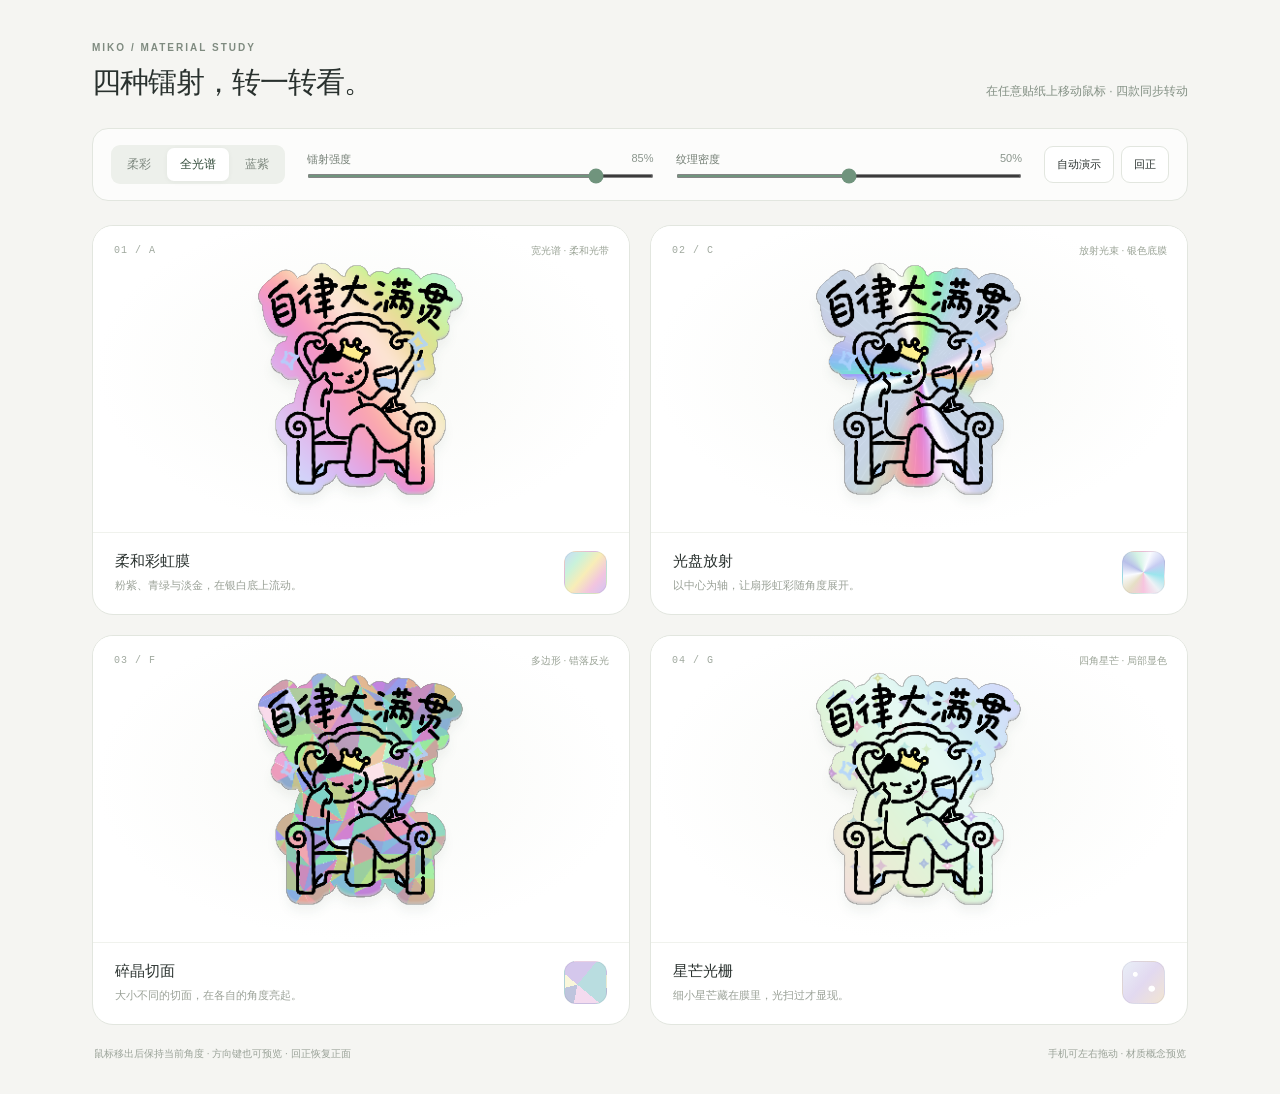
==== materials.html @ 68604ece "Add mouse-driven holographic material comparison" ====
<!doctype html>
<html lang="zh-CN">
<head><meta charset="utf-8"><meta name="viewport" content="width=device-width,initial-scale=1"><meta name="theme-color" content="#f5f5f2"><title>Miko · 镭射材质对比</title><meta name="description" content="四款镭射材质，用鼠标模拟倾斜、比较颜色与光栅。">
<style>
:root{font-family:-apple-system,BlinkMacSystemFont,"PingFang SC","Microsoft YaHei",sans-serif;color:#29312e;background:#f5f5f2;font-synthesis:none;--muted:#8a928e;--line:#e2e6df;--accent:#3b6651}*{box-sizing:border-box}body{margin:0}button,input{font:inherit}button{cursor:pointer}button:focus-visible,input:focus-visible,.stage:focus-visible{outline:3px solid #8ac2a6;outline-offset:4px}button{color:inherit}main{max-width:1160px;margin:auto;padding:42px 32px 32px}.heading{display:flex;justify-content:space-between;align-items:flex-end;gap:20px;margin-bottom:25px}.overline{color:#7f8b80;font-size:10px;font-weight:600;letter-spacing:2px;margin:0 0 10px}h1{font-size:29px;font-weight:600;letter-spacing:-1px;margin:0}.subtitle{font-size:12px;color:#839084;margin:0 0 3px}.toolbar{display:flex;align-items:center;gap:22px;padding:16px 18px;border:1px solid var(--line);border-radius:16px;background:#ffffffb3;margin-bottom:24px;flex-wrap:wrap}.palette{display:flex;padding:3px;gap:3px;background:#edf0eb;border-radius:9px}.palette button{border:0;background:transparent;border-radius:7px;padding:8px 13px;color:#7d877e;font-size:12px;white-space:nowrap}.palette button[aria-pressed=true]{color:#344d3c;background:white;box-shadow:0 1px 5px #2337230d}.control{display:grid;grid-template-columns:auto 35px;gap:7px 14px;min-width:125px;flex:1;font-size:11px;color:#727d73}.control output{text-align:right;color:#8a958c;font-variant-numeric:tabular-nums}.control input{grid-column:1/-1;width:100%;min-width:90px;accent-color:#70947d;height:4px;cursor:pointer;margin:0}.actions{display:flex;gap:7px;margin-left:auto}.actions button{font-size:11px;white-space:nowrap;border:1px solid var(--line);background:#fff;border-radius:9px;padding:10px 12px}.actions button[aria-pressed=true]{background:#e7f0e9;color:#36583e;border-color:#c6d9cb}.grid{display:grid;grid-template-columns:repeat(2,minmax(0,1fr));gap:20px}.card{border:1px solid #e2e6df;border-radius:21px;background:#fff;overflow:hidden;position:relative;min-width:0}.stage{height:306px;display:flex;align-items:center;justify-content:center;perspective:1000px;touch-action:pan-y;position:relative;cursor:crosshair;background:radial-gradient(ellipse at 50% 47%,#f8f9f6 0%,#fff 70%);outline-offset:-5px}.index{position:absolute;top:19px;left:21px;font-family:ui-monospace,monospace;font-size:10px;letter-spacing:1px;color:#a0a99f}.tag{position:absolute;top:18px;right:20px;font-size:10px;color:#9aa396}.specimen{width:248px;height:248px;position:relative;transform-style:preserve-3d;will-change:transform;filter:drop-shadow(0 8px 5px #1837230d)}.specimen:after{content:"";position:absolute;inset:0;pointer-events:none}.art{position:absolute;width:100%;height:100%;inset:0;object-fit:contain}.art-render{visibility:hidden}.card[data-ready=true] .art-render{visibility:visible}.card[data-ready=true] .art-fallback{visibility:hidden}.meta{padding:18px 22px 20px;display:flex;align-items:center;justify-content:space-between;border-top:1px solid #f0f2ed;gap:12px}.meta h2{font-size:15px;font-weight:600;margin:0 0 6px;letter-spacing:.1px}.meta p{font-size:11px;color:#9aa197;margin:0;line-height:1.5}.sample{width:43px;height:43px;flex:none;border-radius:12px;border:1px solid #282c3910}.sample-a{background:linear-gradient(130deg,#c9dbf7,#c9f2db,#f8edb7,#f2c5df,#d3c4f4)}.sample-c{background:conic-gradient(from 20deg,#f9fbff,#c6ccf2,#9be5ed,#eef1f5,#f7c4df,#e6dfc5,#f9fbff,#b8bfe9,#d3f3e4,#f9fbff)}.sample-f{background:conic-gradient(from 40deg at 30% 55%,#b9dde0 0deg 90deg,#f4dbef 90deg 150deg,#bec4dd 150deg 215deg,#faf7db 215deg 270deg,#d4c7ec 270deg)}.sample-g{background:radial-gradient(ellipse at 30% 30%,#fff 0 5%,transparent 7%),radial-gradient(ellipse at 70% 65%,#fff 0 7%,transparent 9%),linear-gradient(130deg,#e9eff7,#e2d9f0,#f2e5d2)}.footnote{display:flex;justify-content:space-between;gap:16px;margin:20px 2px 0;color:#9aa298;font-size:10px;line-height:1.7}.error{margin-top:15px;font-size:12px;color:#976754;line-height:1.7}[hidden]{display:none!important}
@media(max-width:900px){.toolbar{gap:16px}.palette{flex:none}.control{min-width:110px}.actions{margin-left:0}.stage{height:285px}.specimen{width:225px;height:225px}}
@media(max-width:620px){main{padding:26px 17px}.heading{align-items:flex-start;flex-direction:column;gap:10px;margin-bottom:18px}h1{font-size:25px}.toolbar{gap:19px 14px;padding:14px}.palette{order:0}.actions{order:1;margin-left:auto}.actions button{font-size:10px;padding:9px}.control{order:2;min-width:80px}.grid{gap:14px;grid-template-columns:1fr}.stage{height:285px}.specimen{width:238px;height:238px}.meta{padding:16px 20px}.footnote{flex-direction:column;gap:4px}.palette button{padding:8px 10px;font-size:11px}}
@media(prefers-reduced-motion:reduce){.specimen{will-change:auto}}
</style></head>
<body><main>
<header class="heading"><div><p class="overline">MIKO / MATERIAL STUDY</p><h1>四种镭射，转一转看。</h1></div><p class="subtitle">在任意贴纸上移动鼠标 · 四款同步转动</p></header>
<section class="toolbar" aria-label="材质参数">
<div class="palette" role="group" aria-label="配色"><button data-palette="0" aria-pressed="false">柔彩</button><button data-palette="1" aria-pressed="true">全光谱</button><button data-palette="2" aria-pressed="false">蓝紫</button></div>
<label class="control">镭射强度<output id="strengthValue">85%</output><input type="range" id="strength" aria-label="镭射强度" min="0" max="100" value="85"></label>
<label class="control">纹理密度<output id="densityValue">50%</output><input type="range" id="density" aria-label="纹理密度" min="0" max="100" value="50"></label>
<div class="actions"><button id="auto" aria-pressed="false">自动演示</button><button id="reset">回正</button></div>
</section>
<section class="grid" aria-label="镭射方案对比">
<article class="card" data-kind="0"><div class="stage" tabindex="0" role="img" aria-label="柔和彩虹膜，移动鼠标或按方向键预览"><span class="index">01 / A</span><span class="tag">宽光谱 · 柔和光带</span><div class="specimen"><img class="art art-fallback" alt="自律大满贯贴纸"><canvas class="art art-render" aria-hidden="true"></canvas></div></div><div class="meta"><div><h2>柔和彩虹膜</h2><p>粉紫、青绿与淡金，在银白底上流动。</p></div><div class="sample sample-a" aria-hidden="true"></div></div></article>
<article class="card" data-kind="1"><div class="stage" tabindex="0" role="img" aria-label="光盘放射，移动鼠标或按方向键预览"><span class="index">02 / C</span><span class="tag">放射光束 · 银色底膜</span><div class="specimen"><img class="art art-fallback" alt="自律大满贯贴纸"><canvas class="art art-render" aria-hidden="true"></canvas></div></div><div class="meta"><div><h2>光盘放射</h2><p>以中心为轴，让扇形虹彩随角度展开。</p></div><div class="sample sample-c" aria-hidden="true"></div></div></article>
<article class="card" data-kind="2"><div class="stage" tabindex="0" role="img" aria-label="碎晶切面，移动鼠标或按方向键预览"><span class="index">03 / F</span><span class="tag">多边形 · 错落反光</span><div class="specimen"><img class="art art-fallback" alt="自律大满贯贴纸"><canvas class="art art-render" aria-hidden="true"></canvas></div></div><div class="meta"><div><h2>碎晶切面</h2><p>大小不同的切面，在各自的角度亮起。</p></div><div class="sample sample-f" aria-hidden="true"></div></div></article>
<article class="card" data-kind="3"><div class="stage" tabindex="0" role="img" aria-label="星芒光栅，移动鼠标或按方向键预览"><span class="index">04 / G</span><span class="tag">四角星芒 · 局部显色</span><div class="specimen"><img class="art art-fallback" alt="自律大满贯贴纸"><canvas class="art art-render" aria-hidden="true"></canvas></div></div><div class="meta"><div><h2>星芒光栅</h2><p>细小星芒藏在膜里，光扫过才显现。</p></div><div class="sample sample-g" aria-hidden="true"></div></div></article>
</section><p class="error" id="error" role="status" hidden>当前浏览器无法显示镭射材质，可尝试在最新版 Chrome 或 Safari 中打开。</p>
<footer class="footnote"><span>鼠标移出后保持当前角度 · 方向键也可预览 · 回正恢复正面</span><span>手机可左右拖动 · 材质概念预览</span></footer>
</main>
<script>
'use strict';
const artwork='[data-uri]';
const vertex=`attribute vec2 a_position;varying vec2 v_uv;void main(){v_uv=vec2(a_position.x*.5+.5,.5-a_position.y*.5);gl_Position=vec4(a_position,0.,1.);}`;
const fragment=`
precision highp float;
varying vec2 v_uv;uniform sampler2D u_image;uniform sampler2D u_facets;uniform vec2 u_tilt;uniform float u_kind;uniform float u_palette;uniform float u_strength;uniform float u_density;
const float PI=3.14159265359;
float hash(vec2 p){return fract(sin(dot(p,vec2(127.1,311.7)))*43758.5453);}
vec3 spectrum(float phase){
 vec3 c=.5+.5*cos(6.283185*(phase+vec3(0.,.67,.33)));
 c=mix(vec3(1.),c,.70);
 if(u_palette<.5)c=mix(c,vec3(1.),.43);
 if(u_palette>1.5)c=mix(vec3(.46,.78,1.),vec3(.86,.43,.99),.5+.5*sin(phase*6.283185));
 return c;
}
void main(){
 vec4 art=texture2D(u_image,v_uv);if(art.a<.005){gl_FragColor=vec4(0.);return;}
 vec2 p=v_uv-.5;vec2 light=u_tilt;
 float lum=dot(art.rgb,vec3(.2126,.7152,.0722));
 float chroma=max(art.r,max(art.g,art.b))-min(art.r,min(art.g,art.b));
 float paper=smoothstep(.62,.98,lum)*(1.-smoothstep(.10,.42,chroma)*.90);
 float sweep=dot(p,normalize(vec2(.8,-.6)+light*.25)) + dot(light,vec2(.38,.22));
 float gleam=exp(-pow((sweep-.12)*8.,2.));
 vec3 material=vec3(1.);float cover=1.;
 if(u_kind<.5){
  float phase=p.x*.52-p.y*.70+light.x*.22-light.y*.18;
  vec3 color=spectrum(phase+.11*sin(p.y*5.+light.x));
  float band=.62+.38*sin(sweep*5.+1.);
  material=mix(vec3(.88,.92,.96),color,band*.90);
  material=mix(material,vec3(1.),gleam*.64);
 }else if(u_kind<1.5){
  vec2 center=vec2(.01,-.02)+light*.028;vec2 d=p-center;
  float angle=atan(d.y,d.x);float r=length(d);
  float turn=light.x*1.4-light.y*.9;
  float ray=.5+.5*cos(angle*4.-turn*3.);
  float thin=pow(.5+.5*cos(angle*(44.+u_density*50.)-turn),34.)*.035;
  vec3 color=spectrum(angle/PI*1.6+turn*.24+r*.3);
  float rainbow=pow(ray,1.9)*.82;
  material=mix(vec3(.74,.80,.88),color,rainbow);
  float white=pow(.5+.5*cos(angle*4.-turn*3.+1.05),10.);
  material=mix(material,vec3(1.),white*.92)+thin;
  material=mix(material,vec3(.98),exp(-r*75.));
 }else if(u_kind<2.5){
  vec3 facet=texture2D(u_facets,v_uv).rgb;
  vec2 normal=(facet.rg-.5)*2.;
  vec3 n=normalize(vec3(normal*1.6,1.));vec3 l=normalize(vec3(light*1.9+vec2(.35,-.2),1.));
  float reflection=max(dot(n,l),0.);float flash=pow(reflection,22.);
  vec3 color=spectrum(facet.b+dot(normal,light)*.34+light.x*.1);
  material=mix(vec3(.71,.77,.84),color,.30+reflection*.52);
  material*=.80+reflection*.20;
  material=mix(material,vec3(1.),flash*.90);
  material=mix(material,vec3(1.),gleam*.12);
 }else{
  float density=7.+u_density*7.;vec2 grid=v_uv*density;vec2 cell=floor(grid);
  float seed=hash(cell);vec2 q=fract(grid)-.5;
  q-=vec2(hash(cell+4.)-.5,hash(cell+9.)-.5)*.30;
  float radius=.23+seed*.13;
  float star=pow(abs(q.x)/radius,.55)+pow(abs(q.y)/radius,.55);
  float shape=1.-smoothstep(.93,1.07,star);
  shape*=step(.17,seed);
  float reveal=.5+.5*sin(dot(cell,vec2(.71,.41))+light.x*4.2-light.y*3.1);
  float bright=pow(reveal,5.);
  vec3 color=spectrum(seed+light.x*.11-light.y*.14);
  vec3 base=mix(vec3(.92,.94,.97),spectrum(sweep*.6+.34),.24);
  base=mix(base,vec3(1.),gleam*.45);
  vec3 starColor=mix(color*.85,vec3(1.),pow(reveal,16.)*.90);
  material=mix(base,starColor,shape*(.30+bright*.70));
  float pin=exp(-dot(q,q)*550.);material+=vec3(pin*bright*.35);
 }
 vec3 result=mix(art.rgb,clamp(material,0.,1.),paper*u_strength*cover);
 gl_FragColor=vec4(result,art.a);
}`;
const cards=[...document.querySelectorAll('.card')];
const views=[];const state={x:0,y:0,tx:0,ty:0,strength:.85,density:.5,palette:1,auto:false};
let dirty=true,last=0,time=0,active=true;
const reduced=matchMedia('(prefers-reduced-motion: reduce)').matches;
const clamp=(x,min=-1,max=1)=>Math.max(min,Math.min(max,x));
function seeded(seed){return()=>{seed=(seed*1664525+1013904223)>>>0;return seed/4294967296;};}
function makeFacets(density){
 const c=document.createElement('canvas');c.width=c.height=512;const ctx=c.getContext('2d');const n=Math.round(5+density*9),rand=seeded(14911),points=[];
 for(let y=0;y<=n;y++){points[y]=[];for(let x=0;x<=n;x++)points[y][x]=[(x+(x>0&&x<n?(rand()-.5)*.78:0))*512/n,(y+(y>0&&y<n?(rand()-.5)*.78:0))*512/n];}
 function triangle(a,b,d){ctx.beginPath();ctx.moveTo(...a);ctx.lineTo(...b);ctx.lineTo(...d);ctx.closePath();ctx.fillStyle='rgb('+[rand(),rand(),rand()].map(v=>Math.round(v*255)).join(',')+')';ctx.strokeStyle=ctx.fillStyle;ctx.lineWidth=1.4;ctx.fill();ctx.stroke();}
 for(let y=0;y<n;y++)for(let x=0;x<n;x++){const a=points[y][x],b=points[y][x+1],c=points[y+1][x],d=points[y+1][x+1];if(rand()>.5){triangle(a,b,d);triangle(a,c,d);}else{triangle(a,b,c);triangle(b,c,d);}}
 return c;
}
function createView(card,im,facets){
 const canvas=card.querySelector('canvas');const gl=canvas.getContext('webgl',{alpha:true,premultipliedAlpha:false,antialias:true,preserveDrawingBuffer:true});if(!gl)throw Error('WebGL unavailable');
 canvas.width=canvas.height=Math.min(768,Math.round(256*Math.min(devicePixelRatio||1,2.5)));
 function shader(type,source){const s=gl.createShader(type);gl.shaderSource(s,source);gl.compileShader(s);if(!gl.getShaderParameter(s,gl.COMPILE_STATUS))throw Error(gl.getShaderInfoLog(s));return s;}
 const program=gl.createProgram();gl.attachShader(program,shader(gl.VERTEX_SHADER,vertex));gl.attachShader(program,shader(gl.FRAGMENT_SHADER,fragment));gl.linkProgram(program);if(!gl.getProgramParameter(program,gl.LINK_STATUS))throw Error(gl.getProgramInfoLog(program));gl.useProgram(program);
 const buffer=gl.createBuffer();gl.bindBuffer(gl.ARRAY_BUFFER,buffer);gl.bufferData(gl.ARRAY_BUFFER,new Float32Array([-1,-1,1,-1,-1,1,-1,1,1,-1,1,1]),gl.STATIC_DRAW);const pos=gl.getAttribLocation(program,'a_position');gl.enableVertexAttribArray(pos);gl.vertexAttribPointer(pos,2,gl.FLOAT,false,0,0);
 function texture(source,slot,name,nearest=false){const t=gl.createTexture();gl.activeTexture(gl.TEXTURE0+slot);gl.bindTexture(gl.TEXTURE_2D,t);gl.pixelStorei(gl.UNPACK_FLIP_Y_WEBGL,false);gl.texParameteri(gl.TEXTURE_2D,gl.TEXTURE_WRAP_S,gl.CLAMP_TO_EDGE);gl.texParameteri(gl.TEXTURE_2D,gl.TEXTURE_WRAP_T,gl.CLAMP_TO_EDGE);gl.texParameteri(gl.TEXTURE_2D,gl.TEXTURE_MIN_FILTER,nearest?gl.NEAREST:gl.LINEAR);gl.texParameteri(gl.TEXTURE_2D,gl.TEXTURE_MAG_FILTER,nearest?gl.NEAREST:gl.LINEAR);gl.texImage2D(gl.TEXTURE_2D,0,gl.RGBA,gl.RGBA,gl.UNSIGNED_BYTE,source);gl.uniform1i(gl.getUniformLocation(program,name),slot);return t;}
 texture(im,0,'u_image');const facetTexture=texture(facets,1,'u_facets',true);
 const uniforms=Object.fromEntries(['u_tilt','u_kind','u_palette','u_strength','u_density'].map(name=>[name,gl.getUniformLocation(program,name)]));
 gl.viewport(0,0,canvas.width,canvas.height);gl.uniform1f(uniforms.u_kind,Number(card.dataset.kind));
 canvas.addEventListener('webglcontextlost',event=>{event.preventDefault();card.dataset.ready='false';document.getElementById('error').hidden=false;});
 const view={gl,program,uniforms,card,render(){gl.useProgram(program);gl.uniform2f(uniforms.u_tilt,state.x,state.y);gl.uniform1f(uniforms.u_palette,state.palette);gl.uniform1f(uniforms.u_strength,state.strength);gl.uniform1f(uniforms.u_density,state.density);gl.drawArrays(gl.TRIANGLES,0,6);},facets(source){gl.activeTexture(gl.TEXTURE1);gl.bindTexture(gl.TEXTURE_2D,facetTexture);gl.texImage2D(gl.TEXTURE_2D,0,gl.RGBA,gl.RGBA,gl.UNSIGNED_BYTE,source);}};
 view.render();card.dataset.ready='true';return view;
}
const img=new Image();document.querySelectorAll('.art-fallback').forEach(el=>el.src=artwork);
img.onload=()=>{const texture=document.createElement('canvas');texture.width=texture.height=768;texture.getContext('2d').drawImage(img,0,0,768,768);const facets=makeFacets(state.density);for(const card of cards){try{views.push(createView(card,texture,facets));}catch(error){console.error(error);document.getElementById('error').hidden=false;}}dirty=true;};img.onerror=()=>{document.getElementById('error').textContent='贴纸加载失败，请刷新页面。';document.getElementById('error').hidden=false;};img.src=artwork;
function updateAuto(){document.getElementById('auto').setAttribute('aria-pressed',String(state.auto));document.getElementById('auto').textContent=state.auto?'暂停演示':'自动演示';}
function point(event,stage){if(event.pointerType==='touch'&&event.buttons===0)return;state.auto=false;updateAuto();const r=stage.getBoundingClientRect();state.tx=clamp((event.clientX-r.left)/r.width*2-1);state.ty=clamp((event.clientY-r.top)/r.height*2-1);dirty=true;}
document.querySelectorAll('.stage').forEach(stage=>{
 stage.addEventListener('pointermove',event=>point(event,stage));stage.addEventListener('pointerdown',event=>point(event,stage));
 stage.addEventListener('keydown',e=>{const keys={ArrowLeft:[-.13,0],ArrowRight:[.13,0],ArrowUp:[0,-.13],ArrowDown:[0,.13]};if(keys[e.key]){e.preventDefault();state.auto=false;updateAuto();state.tx=clamp(state.tx+keys[e.key][0]);state.ty=clamp(state.ty+keys[e.key][1]);dirty=true;}});
});
document.querySelectorAll('[data-palette]').forEach(button=>button.addEventListener('click',()=>{state.palette=Number(button.dataset.palette);document.querySelectorAll('[data-palette]').forEach(b=>b.setAttribute('aria-pressed',String(b===button)));dirty=true;}));
for(const key of ['strength','density'])document.getElementById(key).addEventListener('input',e=>{state[key]=Number(e.target.value)/100;document.getElementById(key+'Value').value=e.target.value+'%';if(key==='density'){const facets=makeFacets(state.density);views.forEach(view=>view.facets(facets));}dirty=true;});
document.getElementById('auto').addEventListener('click',()=>{state.auto=!state.auto;updateAuto();dirty=true;});
document.getElementById('reset').addEventListener('click',()=>{state.tx=state.ty=0;state.auto=false;updateAuto();dirty=true;});
document.addEventListener('visibilitychange',()=>{active=!document.hidden;last=0;if(active)dirty=true;});
function frame(now){const dt=last?Math.min((now-last)/1000,.06):.016;last=now;if(active){time+=dt;if(state.auto){state.tx=Math.sin(time*.6)*.8;state.ty=Math.cos(time*.43)*.65;dirty=true;}
 const dx=state.tx-state.x,dy=state.ty-state.y;const moving=Math.abs(dx)+Math.abs(dy)>.0001;
 if(dirty||moving){const ease=reduced?1:1-Math.exp(-dt/.11);state.x+=dx*ease;state.y+=dy*ease;cards.forEach(card=>card.querySelector('.specimen').style.transform='rotateX('+(-state.y*14)+'deg) rotateY('+(state.x*18)+'deg)');views.forEach(view=>view.render());dirty=false;}}
 requestAnimationFrame(frame);}
requestAnimationFrame(frame);
</script></body></html>
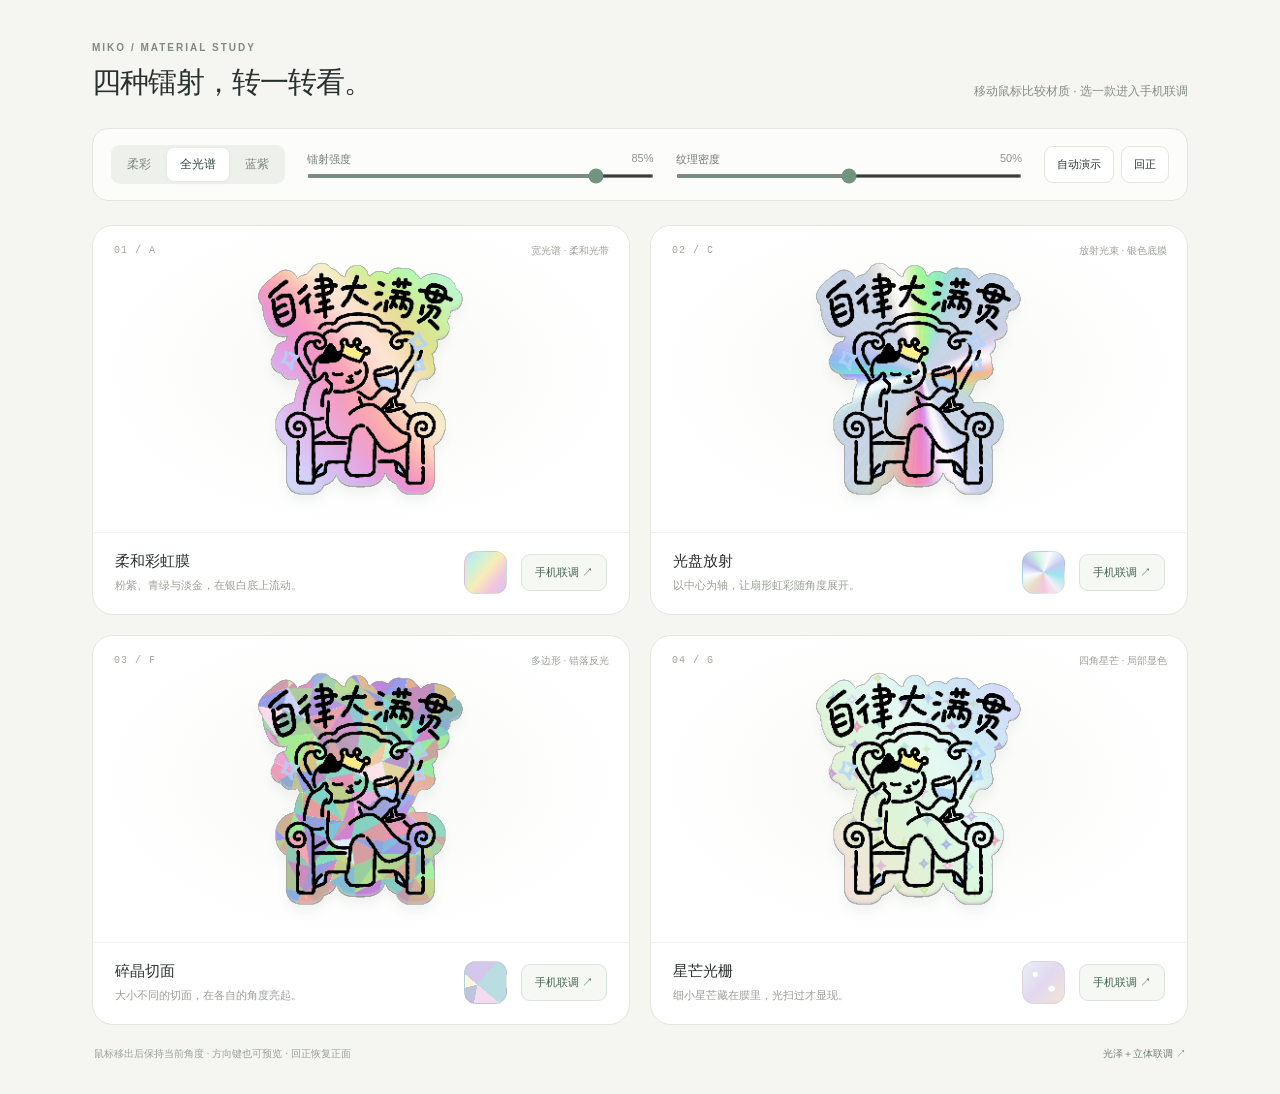
==== commit a9913859: "Make material gallery the homepage and link paired previews" ====
--- a/materials.html
+++ b/materials.html
@@ -1,14 +1,14 @@
 <!doctype html>
 <html lang="zh-CN">
-<head><meta charset="utf-8"><meta name="viewport" content="width=device-width,initial-scale=1"><meta name="theme-color" content="#f5f5f2"><title>Miko · 镭射材质对比</title><meta name="description" content="四款镭射材质，用鼠标模拟倾斜、比较颜色与光栅。">
+<head><script>if(new URLSearchParams(location.hash.slice(1)).has('peer')||location.hash.startsWith('#settings=')||['#combined','#laser'].includes(location.hash)){location.replace('preview.html'+location.search+location.hash);}</script><meta charset="utf-8"><meta name="viewport" content="width=device-width,initial-scale=1"><meta name="theme-color" content="#f5f5f2"><title>Miko · 贴纸材质首页</title><meta name="description" content="四款镭射材质，用鼠标模拟倾斜、比较颜色与光栅。">
 <style>
-:root{font-family:-apple-system,BlinkMacSystemFont,"PingFang SC","Microsoft YaHei",sans-serif;color:#29312e;background:#f5f5f2;font-synthesis:none;--muted:#8a928e;--line:#e2e6df;--accent:#3b6651}*{box-sizing:border-box}body{margin:0}button,input{font:inherit}button{cursor:pointer}button:focus-visible,input:focus-visible,.stage:focus-visible{outline:3px solid #8ac2a6;outline-offset:4px}button{color:inherit}main{max-width:1160px;margin:auto;padding:42px 32px 32px}.heading{display:flex;justify-content:space-between;align-items:flex-end;gap:20px;margin-bottom:25px}.overline{color:#7f8b80;font-size:10px;font-weight:600;letter-spacing:2px;margin:0 0 10px}h1{font-size:29px;font-weight:600;letter-spacing:-1px;margin:0}.subtitle{font-size:12px;color:#839084;margin:0 0 3px}.toolbar{display:flex;align-items:center;gap:22px;padding:16px 18px;border:1px solid var(--line);border-radius:16px;background:#ffffffb3;margin-bottom:24px;flex-wrap:wrap}.palette{display:flex;padding:3px;gap:3px;background:#edf0eb;border-radius:9px}.palette button{border:0;background:transparent;border-radius:7px;padding:8px 13px;color:#7d877e;font-size:12px;white-space:nowrap}.palette button[aria-pressed=true]{color:#344d3c;background:white;box-shadow:0 1px 5px #2337230d}.control{display:grid;grid-template-columns:auto 35px;gap:7px 14px;min-width:125px;flex:1;font-size:11px;color:#727d73}.control output{text-align:right;color:#8a958c;font-variant-numeric:tabular-nums}.control input{grid-column:1/-1;width:100%;min-width:90px;accent-color:#70947d;height:4px;cursor:pointer;margin:0}.actions{display:flex;gap:7px;margin-left:auto}.actions button{font-size:11px;white-space:nowrap;border:1px solid var(--line);background:#fff;border-radius:9px;padding:10px 12px}.actions button[aria-pressed=true]{background:#e7f0e9;color:#36583e;border-color:#c6d9cb}.grid{display:grid;grid-template-columns:repeat(2,minmax(0,1fr));gap:20px}.card{border:1px solid #e2e6df;border-radius:21px;background:#fff;overflow:hidden;position:relative;min-width:0}.stage{height:306px;display:flex;align-items:center;justify-content:center;perspective:1000px;touch-action:pan-y;position:relative;cursor:crosshair;background:radial-gradient(ellipse at 50% 47%,#f8f9f6 0%,#fff 70%);outline-offset:-5px}.index{position:absolute;top:19px;left:21px;font-family:ui-monospace,monospace;font-size:10px;letter-spacing:1px;color:#a0a99f}.tag{position:absolute;top:18px;right:20px;font-size:10px;color:#9aa396}.specimen{width:248px;height:248px;position:relative;transform-style:preserve-3d;will-change:transform;filter:drop-shadow(0 8px 5px #1837230d)}.specimen:after{content:"";position:absolute;inset:0;pointer-events:none}.art{position:absolute;width:100%;height:100%;inset:0;object-fit:contain}.art-render{visibility:hidden}.card[data-ready=true] .art-render{visibility:visible}.card[data-ready=true] .art-fallback{visibility:hidden}.meta{padding:18px 22px 20px;display:flex;align-items:center;justify-content:space-between;border-top:1px solid #f0f2ed;gap:12px}.meta h2{font-size:15px;font-weight:600;margin:0 0 6px;letter-spacing:.1px}.meta p{font-size:11px;color:#9aa197;margin:0;line-height:1.5}.sample{width:43px;height:43px;flex:none;border-radius:12px;border:1px solid #282c3910}.sample-a{background:linear-gradient(130deg,#c9dbf7,#c9f2db,#f8edb7,#f2c5df,#d3c4f4)}.sample-c{background:conic-gradient(from 20deg,#f9fbff,#c6ccf2,#9be5ed,#eef1f5,#f7c4df,#e6dfc5,#f9fbff,#b8bfe9,#d3f3e4,#f9fbff)}.sample-f{background:conic-gradient(from 40deg at 30% 55%,#b9dde0 0deg 90deg,#f4dbef 90deg 150deg,#bec4dd 150deg 215deg,#faf7db 215deg 270deg,#d4c7ec 270deg)}.sample-g{background:radial-gradient(ellipse at 30% 30%,#fff 0 5%,transparent 7%),radial-gradient(ellipse at 70% 65%,#fff 0 7%,transparent 9%),linear-gradient(130deg,#e9eff7,#e2d9f0,#f2e5d2)}.footnote{display:flex;justify-content:space-between;gap:16px;margin:20px 2px 0;color:#9aa298;font-size:10px;line-height:1.7}.error{margin-top:15px;font-size:12px;color:#976754;line-height:1.7}[hidden]{display:none!important}
+:root{font-family:-apple-system,BlinkMacSystemFont,"PingFang SC","Microsoft YaHei",sans-serif;color:#29312e;background:#f5f5f2;font-synthesis:none;--muted:#8a928e;--line:#e2e6df;--accent:#3b6651}*{box-sizing:border-box}body{margin:0}button,input{font:inherit}button{cursor:pointer}button:focus-visible,input:focus-visible,.stage:focus-visible{outline:3px solid #8ac2a6;outline-offset:4px}button{color:inherit}main{max-width:1160px;margin:auto;padding:42px 32px 32px}.heading{display:flex;justify-content:space-between;align-items:flex-end;gap:20px;margin-bottom:25px}.overline{color:#7f8b80;font-size:10px;font-weight:600;letter-spacing:2px;margin:0 0 10px}h1{font-size:29px;font-weight:600;letter-spacing:-1px;margin:0}.subtitle{font-size:12px;color:#839084;margin:0 0 3px}.toolbar{display:flex;align-items:center;gap:22px;padding:16px 18px;border:1px solid var(--line);border-radius:16px;background:#ffffffb3;margin-bottom:24px;flex-wrap:wrap}.palette{display:flex;padding:3px;gap:3px;background:#edf0eb;border-radius:9px}.palette button{border:0;background:transparent;border-radius:7px;padding:8px 13px;color:#7d877e;font-size:12px;white-space:nowrap}.palette button[aria-pressed=true]{color:#344d3c;background:white;box-shadow:0 1px 5px #2337230d}.control{display:grid;grid-template-columns:auto 35px;gap:7px 14px;min-width:125px;flex:1;font-size:11px;color:#727d73}.control output{text-align:right;color:#8a958c;font-variant-numeric:tabular-nums}.control input{grid-column:1/-1;width:100%;min-width:90px;accent-color:#70947d;height:4px;cursor:pointer;margin:0}.actions{display:flex;gap:7px;margin-left:auto}.actions button{font-size:11px;white-space:nowrap;border:1px solid var(--line);background:#fff;border-radius:9px;padding:10px 12px}.actions button[aria-pressed=true]{background:#e7f0e9;color:#36583e;border-color:#c6d9cb}.grid{display:grid;grid-template-columns:repeat(2,minmax(0,1fr));gap:20px}.card{border:1px solid #e2e6df;border-radius:21px;background:#fff;overflow:hidden;position:relative;min-width:0}.stage{height:306px;display:flex;align-items:center;justify-content:center;perspective:1000px;touch-action:pan-y;position:relative;cursor:crosshair;background:radial-gradient(ellipse at 50% 47%,#f8f9f6 0%,#fff 70%);outline-offset:-5px}.index{position:absolute;top:19px;left:21px;font-family:ui-monospace,monospace;font-size:10px;letter-spacing:1px;color:#a0a99f}.tag{position:absolute;top:18px;right:20px;font-size:10px;color:#9aa396}.specimen{width:248px;height:248px;position:relative;transform-style:preserve-3d;will-change:transform;filter:drop-shadow(0 8px 5px #1837230d)}.specimen:after{content:"";position:absolute;inset:0;pointer-events:none}.art{position:absolute;width:100%;height:100%;inset:0;object-fit:contain}.art-render{visibility:hidden}.card[data-ready=true] .art-render{visibility:visible}.card[data-ready=true] .art-fallback{visibility:hidden}.meta{padding:18px 22px 20px;display:flex;align-items:center;justify-content:space-between;border-top:1px solid #f0f2ed;gap:12px}.meta h2{font-size:15px;font-weight:600;margin:0 0 6px;letter-spacing:.1px}.meta p{font-size:11px;color:#9aa197;margin:0;line-height:1.5}.card-actions{display:flex;align-items:center;gap:14px}.enter-preview{font-size:11px;color:#43654f;text-decoration:none;padding:10px 13px;border:1px solid #dbe5dc;border-radius:9px;background:#f5f8f3;white-space:nowrap}.enter-preview:hover{background:#e9f1e5}.enter-preview:focus-visible{outline:3px solid #8ac2a6;outline-offset:3px}.basic-entry{color:#6f8674;text-decoration:none}.sample{width:43px;height:43px;flex:none;border-radius:12px;border:1px solid #282c3910}.sample-a{background:linear-gradient(130deg,#c9dbf7,#c9f2db,#f8edb7,#f2c5df,#d3c4f4)}.sample-c{background:conic-gradient(from 20deg,#f9fbff,#c6ccf2,#9be5ed,#eef1f5,#f7c4df,#e6dfc5,#f9fbff,#b8bfe9,#d3f3e4,#f9fbff)}.sample-f{background:conic-gradient(from 40deg at 30% 55%,#b9dde0 0deg 90deg,#f4dbef 90deg 150deg,#bec4dd 150deg 215deg,#faf7db 215deg 270deg,#d4c7ec 270deg)}.sample-g{background:radial-gradient(ellipse at 30% 30%,#fff 0 5%,transparent 7%),radial-gradient(ellipse at 70% 65%,#fff 0 7%,transparent 9%),linear-gradient(130deg,#e9eff7,#e2d9f0,#f2e5d2)}.footnote{display:flex;justify-content:space-between;gap:16px;margin:20px 2px 0;color:#9aa298;font-size:10px;line-height:1.7}.error{margin-top:15px;font-size:12px;color:#976754;line-height:1.7}[hidden]{display:none!important}
 @media(max-width:900px){.toolbar{gap:16px}.palette{flex:none}.control{min-width:110px}.actions{margin-left:0}.stage{height:285px}.specimen{width:225px;height:225px}}
 @media(max-width:620px){main{padding:26px 17px}.heading{align-items:flex-start;flex-direction:column;gap:10px;margin-bottom:18px}h1{font-size:25px}.toolbar{gap:19px 14px;padding:14px}.palette{order:0}.actions{order:1;margin-left:auto}.actions button{font-size:10px;padding:9px}.control{order:2;min-width:80px}.grid{gap:14px;grid-template-columns:1fr}.stage{height:285px}.specimen{width:238px;height:238px}.meta{padding:16px 20px}.footnote{flex-direction:column;gap:4px}.palette button{padding:8px 10px;font-size:11px}}
 @media(prefers-reduced-motion:reduce){.specimen{will-change:auto}}
 </style></head>
 <body><main>
-<header class="heading"><div><p class="overline">MIKO / MATERIAL STUDY</p><h1>四种镭射，转一转看。</h1></div><p class="subtitle">在任意贴纸上移动鼠标 · 四款同步转动</p></header>
+<header class="heading"><div><p class="overline">MIKO / MATERIAL STUDY</p><h1>四种镭射，转一转看。</h1></div><p class="subtitle">移动鼠标比较材质 · 选一款进入手机联调</p></header>
 <section class="toolbar" aria-label="材质参数">
 <div class="palette" role="group" aria-label="配色"><button data-palette="0" aria-pressed="false">柔彩</button><button data-palette="1" aria-pressed="true">全光谱</button><button data-palette="2" aria-pressed="false">蓝紫</button></div>
 <label class="control">镭射强度<output id="strengthValue">85%</output><input type="range" id="strength" aria-label="镭射强度" min="0" max="100" value="85"></label>
@@ -16,12 +16,12 @@
 <div class="actions"><button id="auto" aria-pressed="false">自动演示</button><button id="reset">回正</button></div>
 </section>
 <section class="grid" aria-label="镭射方案对比">
-<article class="card" data-kind="0"><div class="stage" tabindex="0" role="img" aria-label="柔和彩虹膜，移动鼠标或按方向键预览"><span class="index">01 / A</span><span class="tag">宽光谱 · 柔和光带</span><div class="specimen"><img class="art art-fallback" alt="自律大满贯贴纸"><canvas class="art art-render" aria-hidden="true"></canvas></div></div><div class="meta"><div><h2>柔和彩虹膜</h2><p>粉紫、青绿与淡金，在银白底上流动。</p></div><div class="sample sample-a" aria-hidden="true"></div></div></article>
-<article class="card" data-kind="1"><div class="stage" tabindex="0" role="img" aria-label="光盘放射，移动鼠标或按方向键预览"><span class="index">02 / C</span><span class="tag">放射光束 · 银色底膜</span><div class="specimen"><img class="art art-fallback" alt="自律大满贯贴纸"><canvas class="art art-render" aria-hidden="true"></canvas></div></div><div class="meta"><div><h2>光盘放射</h2><p>以中心为轴，让扇形虹彩随角度展开。</p></div><div class="sample sample-c" aria-hidden="true"></div></div></article>
-<article class="card" data-kind="2"><div class="stage" tabindex="0" role="img" aria-label="碎晶切面，移动鼠标或按方向键预览"><span class="index">03 / F</span><span class="tag">多边形 · 错落反光</span><div class="specimen"><img class="art art-fallback" alt="自律大满贯贴纸"><canvas class="art art-render" aria-hidden="true"></canvas></div></div><div class="meta"><div><h2>碎晶切面</h2><p>大小不同的切面，在各自的角度亮起。</p></div><div class="sample sample-f" aria-hidden="true"></div></div></article>
-<article class="card" data-kind="3"><div class="stage" tabindex="0" role="img" aria-label="星芒光栅，移动鼠标或按方向键预览"><span class="index">04 / G</span><span class="tag">四角星芒 · 局部显色</span><div class="specimen"><img class="art art-fallback" alt="自律大满贯贴纸"><canvas class="art art-render" aria-hidden="true"></canvas></div></div><div class="meta"><div><h2>星芒光栅</h2><p>细小星芒藏在膜里，光扫过才显现。</p></div><div class="sample sample-g" aria-hidden="true"></div></div></article>
+<article class="card" data-kind="0"><div class="stage" tabindex="0" role="img" aria-label="柔和彩虹膜，移动鼠标或按方向键预览"><span class="index">01 / A</span><span class="tag">宽光谱 · 柔和光带</span><div class="specimen"><img class="art art-fallback" alt="自律大满贯贴纸"><canvas class="art art-render" aria-hidden="true"></canvas></div></div><div class="meta"><div><h2>柔和彩虹膜</h2><p>粉紫、青绿与淡金，在银白底上流动。</p></div><div class="card-actions"><div class="sample sample-a" aria-hidden="true"></div><a class="enter-preview" data-enter="0" href="preview.html?material=0&palette=1&strength=85&density=50">手机联调 ↗</a></div></div></article>
+<article class="card" data-kind="1"><div class="stage" tabindex="0" role="img" aria-label="光盘放射，移动鼠标或按方向键预览"><span class="index">02 / C</span><span class="tag">放射光束 · 银色底膜</span><div class="specimen"><img class="art art-fallback" alt="自律大满贯贴纸"><canvas class="art art-render" aria-hidden="true"></canvas></div></div><div class="meta"><div><h2>光盘放射</h2><p>以中心为轴，让扇形虹彩随角度展开。</p></div><div class="card-actions"><div class="sample sample-c" aria-hidden="true"></div><a class="enter-preview" data-enter="1" href="preview.html?material=1&palette=1&strength=85&density=50">手机联调 ↗</a></div></div></article>
+<article class="card" data-kind="2"><div class="stage" tabindex="0" role="img" aria-label="碎晶切面，移动鼠标或按方向键预览"><span class="index">03 / F</span><span class="tag">多边形 · 错落反光</span><div class="specimen"><img class="art art-fallback" alt="自律大满贯贴纸"><canvas class="art art-render" aria-hidden="true"></canvas></div></div><div class="meta"><div><h2>碎晶切面</h2><p>大小不同的切面，在各自的角度亮起。</p></div><div class="card-actions"><div class="sample sample-f" aria-hidden="true"></div><a class="enter-preview" data-enter="2" href="preview.html?material=2&palette=1&strength=85&density=50">手机联调 ↗</a></div></div></article>
+<article class="card" data-kind="3"><div class="stage" tabindex="0" role="img" aria-label="星芒光栅，移动鼠标或按方向键预览"><span class="index">04 / G</span><span class="tag">四角星芒 · 局部显色</span><div class="specimen"><img class="art art-fallback" alt="自律大满贯贴纸"><canvas class="art art-render" aria-hidden="true"></canvas></div></div><div class="meta"><div><h2>星芒光栅</h2><p>细小星芒藏在膜里，光扫过才显现。</p></div><div class="card-actions"><div class="sample sample-g" aria-hidden="true"></div><a class="enter-preview" data-enter="3" href="preview.html?material=3&palette=1&strength=85&density=50">手机联调 ↗</a></div></div></article>
 </section><p class="error" id="error" role="status" hidden>当前浏览器无法显示镭射材质，可尝试在最新版 Chrome 或 Safari 中打开。</p>
-<footer class="footnote"><span>鼠标移出后保持当前角度 · 方向键也可预览 · 回正恢复正面</span><span>手机可左右拖动 · 材质概念预览</span></footer>
+<footer class="footnote"><span>鼠标移出后保持当前角度 · 方向键也可预览 · 回正恢复正面</span><a class="basic-entry" href="preview.html#combined">光泽＋立体联调 ↗</a></footer>
 </main>
 <script>
 'use strict';
@@ -141,4 +141,12 @@
  if(dirty||moving){const ease=reduced?1:1-Math.exp(-dt/.11);state.x+=dx*ease;state.y+=dy*ease;cards.forEach(card=>card.querySelector('.specimen').style.transform='rotateX('+(-state.y*14)+'deg) rotateY('+(state.x*18)+'deg)');views.forEach(view=>view.render());dirty=false;}}
  requestAnimationFrame(frame);}
 requestAnimationFrame(frame);
+
+function updatePreviewLinks(){document.querySelectorAll('[data-enter]').forEach(link=>{
+ const params=new URLSearchParams({material:link.dataset.enter,palette:String(state.palette),strength:String(Math.round(state.strength*100)),density:String(Math.round(state.density*100))});
+ link.href='preview.html?'+params.toString();
+});}
+document.addEventListener('input',updatePreviewLinks);
+document.addEventListener('click',event=>{if(event.target.closest('[data-palette]'))updatePreviewLinks();});
+updatePreviewLinks();
 </script></body></html>
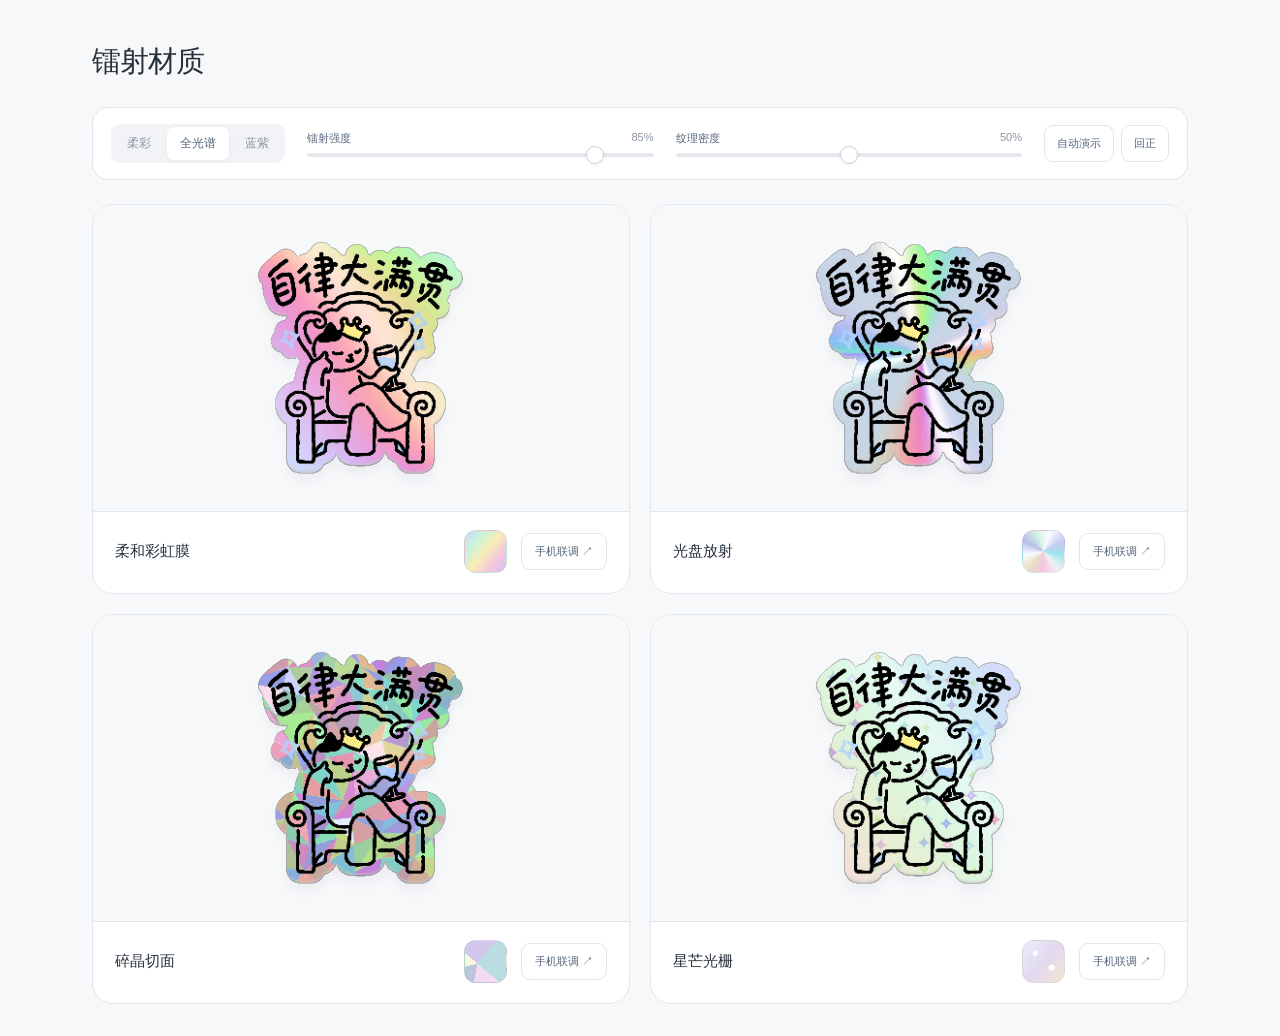
==== commit 1d6bc7c8: "Simplify material controls and unify the gray-blue interface" ====
--- a/materials.html
+++ b/materials.html
@@ -6,9 +6,9 @@
 @media(max-width:900px){.toolbar{gap:16px}.palette{flex:none}.control{min-width:110px}.actions{margin-left:0}.stage{height:285px}.specimen{width:225px;height:225px}}
 @media(max-width:620px){main{padding:26px 17px}.heading{align-items:flex-start;flex-direction:column;gap:10px;margin-bottom:18px}h1{font-size:25px}.toolbar{gap:19px 14px;padding:14px}.palette{order:0}.actions{order:1;margin-left:auto}.actions button{font-size:10px;padding:9px}.control{order:2;min-width:80px}.grid{gap:14px;grid-template-columns:1fr}.stage{height:285px}.specimen{width:238px;height:238px}.meta{padding:16px 20px}.footnote{flex-direction:column;gap:4px}.palette button{padding:8px 10px;font-size:11px}}
 @media(prefers-reduced-motion:reduce){.specimen{will-change:auto}}
-</style></head>
-<body><main>
-<header class="heading"><div><p class="overline">MIKO / MATERIAL STUDY</p><h1>四种镭射，转一转看。</h1></div><p class="subtitle">移动鼠标比较材质 · 选一款进入手机联调</p></header>
+</style><link rel="stylesheet" href="ui-theme.css?v=20261116"></head>
+<body class="material-home"><main>
+<header class="heading"><div><h1>镭射材质</h1></div></header>
 <section class="toolbar" aria-label="材质参数">
 <div class="palette" role="group" aria-label="配色"><button data-palette="0" aria-pressed="false">柔彩</button><button data-palette="1" aria-pressed="true">全光谱</button><button data-palette="2" aria-pressed="false">蓝紫</button></div>
 <label class="control">镭射强度<output id="strengthValue">85%</output><input type="range" id="strength" aria-label="镭射强度" min="0" max="100" value="85"></label>
@@ -16,12 +16,12 @@
 <div class="actions"><button id="auto" aria-pressed="false">自动演示</button><button id="reset">回正</button></div>
 </section>
 <section class="grid" aria-label="镭射方案对比">
-<article class="card" data-kind="0"><div class="stage" tabindex="0" role="img" aria-label="柔和彩虹膜，移动鼠标或按方向键预览"><span class="index">01 / A</span><span class="tag">宽光谱 · 柔和光带</span><div class="specimen"><img class="art art-fallback" alt="自律大满贯贴纸"><canvas class="art art-render" aria-hidden="true"></canvas></div></div><div class="meta"><div><h2>柔和彩虹膜</h2><p>粉紫、青绿与淡金，在银白底上流动。</p></div><div class="card-actions"><div class="sample sample-a" aria-hidden="true"></div><a class="enter-preview" data-enter="0" href="preview.html?material=0&palette=1&strength=85&density=50">手机联调 ↗</a></div></div></article>
-<article class="card" data-kind="1"><div class="stage" tabindex="0" role="img" aria-label="光盘放射，移动鼠标或按方向键预览"><span class="index">02 / C</span><span class="tag">放射光束 · 银色底膜</span><div class="specimen"><img class="art art-fallback" alt="自律大满贯贴纸"><canvas class="art art-render" aria-hidden="true"></canvas></div></div><div class="meta"><div><h2>光盘放射</h2><p>以中心为轴，让扇形虹彩随角度展开。</p></div><div class="card-actions"><div class="sample sample-c" aria-hidden="true"></div><a class="enter-preview" data-enter="1" href="preview.html?material=1&palette=1&strength=85&density=50">手机联调 ↗</a></div></div></article>
-<article class="card" data-kind="2"><div class="stage" tabindex="0" role="img" aria-label="碎晶切面，移动鼠标或按方向键预览"><span class="index">03 / F</span><span class="tag">多边形 · 错落反光</span><div class="specimen"><img class="art art-fallback" alt="自律大满贯贴纸"><canvas class="art art-render" aria-hidden="true"></canvas></div></div><div class="meta"><div><h2>碎晶切面</h2><p>大小不同的切面，在各自的角度亮起。</p></div><div class="card-actions"><div class="sample sample-f" aria-hidden="true"></div><a class="enter-preview" data-enter="2" href="preview.html?material=2&palette=1&strength=85&density=50">手机联调 ↗</a></div></div></article>
-<article class="card" data-kind="3"><div class="stage" tabindex="0" role="img" aria-label="星芒光栅，移动鼠标或按方向键预览"><span class="index">04 / G</span><span class="tag">四角星芒 · 局部显色</span><div class="specimen"><img class="art art-fallback" alt="自律大满贯贴纸"><canvas class="art art-render" aria-hidden="true"></canvas></div></div><div class="meta"><div><h2>星芒光栅</h2><p>细小星芒藏在膜里，光扫过才显现。</p></div><div class="card-actions"><div class="sample sample-g" aria-hidden="true"></div><a class="enter-preview" data-enter="3" href="preview.html?material=3&palette=1&strength=85&density=50">手机联调 ↗</a></div></div></article>
+<article class="card" data-kind="0"><div class="stage" tabindex="0" role="img" aria-label="柔和彩虹膜，移动鼠标或按方向键预览"><div class="specimen"><img class="art art-fallback" alt="自律大满贯贴纸"><canvas class="art art-render" aria-hidden="true"></canvas></div></div><div class="meta"><div><h2>柔和彩虹膜</h2></div><div class="card-actions"><div class="sample sample-a" aria-hidden="true"></div><a class="enter-preview" data-enter="0" href="preview.html?material=0&palette=1&strength=85&density=50">手机联调 ↗</a></div></div></article>
+<article class="card" data-kind="1"><div class="stage" tabindex="0" role="img" aria-label="光盘放射，移动鼠标或按方向键预览"><div class="specimen"><img class="art art-fallback" alt="自律大满贯贴纸"><canvas class="art art-render" aria-hidden="true"></canvas></div></div><div class="meta"><div><h2>光盘放射</h2></div><div class="card-actions"><div class="sample sample-c" aria-hidden="true"></div><a class="enter-preview" data-enter="1" href="preview.html?material=1&palette=1&strength=85&density=50">手机联调 ↗</a></div></div></article>
+<article class="card" data-kind="2"><div class="stage" tabindex="0" role="img" aria-label="碎晶切面，移动鼠标或按方向键预览"><div class="specimen"><img class="art art-fallback" alt="自律大满贯贴纸"><canvas class="art art-render" aria-hidden="true"></canvas></div></div><div class="meta"><div><h2>碎晶切面</h2></div><div class="card-actions"><div class="sample sample-f" aria-hidden="true"></div><a class="enter-preview" data-enter="2" href="preview.html?material=2&palette=1&strength=85&density=50">手机联调 ↗</a></div></div></article>
+<article class="card" data-kind="3"><div class="stage" tabindex="0" role="img" aria-label="星芒光栅，移动鼠标或按方向键预览"><div class="specimen"><img class="art art-fallback" alt="自律大满贯贴纸"><canvas class="art art-render" aria-hidden="true"></canvas></div></div><div class="meta"><div><h2>星芒光栅</h2></div><div class="card-actions"><div class="sample sample-g" aria-hidden="true"></div><a class="enter-preview" data-enter="3" href="preview.html?material=3&palette=1&strength=85&density=50">手机联调 ↗</a></div></div></article>
 </section><p class="error" id="error" role="status" hidden>当前浏览器无法显示镭射材质，可尝试在最新版 Chrome 或 Safari 中打开。</p>
-<footer class="footnote"><span>鼠标移出后保持当前角度 · 方向键也可预览 · 回正恢复正面</span><a class="basic-entry" href="preview.html#combined">光泽＋立体联调 ↗</a></footer>
+
 </main>
 <script>
 'use strict';
--- a/ui-theme.css
+++ b/ui-theme.css
@@ -0,0 +1,110 @@
+:root {
+  color-scheme: light;
+  --page: #f7f8fa;
+  --surface: #ffffff;
+  --ink: #26313c;
+  --accent: #536579;
+  --muted: #8a96a4;
+  --line: #e2e6ed;
+  --track: #e5e9ee;
+  --selected: #eaf0f6;
+  background: var(--page);
+  color: var(--ink);
+}
+body { background: var(--page); color: var(--ink); }
+button, a, select, input { -webkit-tap-highlight-color: transparent; }
+button:focus-visible, a:focus-visible, select:focus-visible, input:focus-visible,
+.stage:focus-visible, .interaction:focus-visible {
+  outline: 3px solid #98b9da;
+  outline-offset: 4px;
+}
+.material-home .toolbar, .material-home .card,
+.material-preview .settings, .material-preview .sync-card {
+  background: var(--surface);
+  border-color: var(--line);
+}
+.material-home .stage { background: var(--page); }
+.material-home .specimen { filter: drop-shadow(0 8px 5px #26394c0d); }
+.material-home .meta { border-color: var(--line); }
+.material-home .meta h2 { margin: 0; }
+.material-home .palette { background: #f1f3f6; }
+.material-home .palette button { color: var(--muted); }
+.material-home .palette button[aria-pressed=true] {
+  background: var(--surface);
+  color: var(--accent);
+  box-shadow: 0 1px 5px #2738490d;
+}
+.material-home .control, .material-preview .range-row,
+.material-preview .toggle-row, .material-preview .select-row { color: var(--accent); }
+.material-home .control output, .material-preview .range-row output { color: var(--muted); }
+.material-home .enter-preview, .material-home .actions button,
+.material-preview .sensor-button {
+  color: var(--accent);
+  background: var(--surface);
+  border: 1px solid var(--line);
+}
+.material-home .enter-preview:hover, .material-home .actions button:hover,
+.material-preview .sensor-button:hover { background: #f1f4f8; }
+.material-home .actions button[aria-pressed=true] {
+  background: var(--selected);
+  color: var(--accent);
+  border-color: #d4dfe9;
+}
+.material-home .enter-preview:focus-visible { outline-color: #98b9da; }
+.material-home .control input, .material-preview .range-row input {
+  appearance: none;
+  -webkit-appearance: none;
+  border: 0;
+  border-radius: 999px;
+  background: var(--track);
+  height: 4px;
+  accent-color: var(--accent);
+}
+.material-home .control input::-webkit-slider-thumb,
+.material-preview .range-row input::-webkit-slider-thumb {
+  appearance: none;
+  -webkit-appearance: none;
+  width: 18px;
+  height: 18px;
+  border-radius: 50%;
+  border: 1px solid #c8d3df;
+  background: var(--surface);
+  box-shadow: 0 1px 4px #24334612;
+}
+.material-home .control input::-moz-range-thumb,
+.material-preview .range-row input::-moz-range-thumb {
+  width: 16px;
+  height: 16px;
+  border-radius: 50%;
+  border: 1px solid #c8d3df;
+  background: var(--surface);
+  box-shadow: 0 1px 4px #24334612;
+}
+.material-preview .preview-nav a, .material-preview .tiny-button,
+.material-preview .calibrate { color: var(--accent); }
+.material-preview .current-material {
+  font-size: 18px;
+  font-weight: 600;
+  line-height: 1.5;
+  margin: 0 0 24px;
+  color: var(--ink);
+}
+.material-preview .material-controls { margin-top: 0; }
+.material-preview .select-row select,
+.material-preview .parameter-actions button,
+.material-preview .sync-actions button,
+.material-preview .sync-status button {
+  color: var(--accent);
+  background: #f5f7fa;
+  border-color: var(--line);
+}
+.material-preview .toggle-row input:checked + .switch { background: #758ba3; }
+.material-preview .sync-options, .material-preview .sync-status,
+.material-preview .sensor-box p { color: var(--muted); }
+.material-preview .toast { background: #536579; color: white; }
+[hidden] { display: none !important; }
+@media (max-width: 760px) {
+  .material-home .control input, .material-preview .range-row input { height: 5px; }
+  .material-home .control input::-webkit-slider-thumb,
+  .material-preview .range-row input::-webkit-slider-thumb { width: 21px; height: 21px; }
+}
